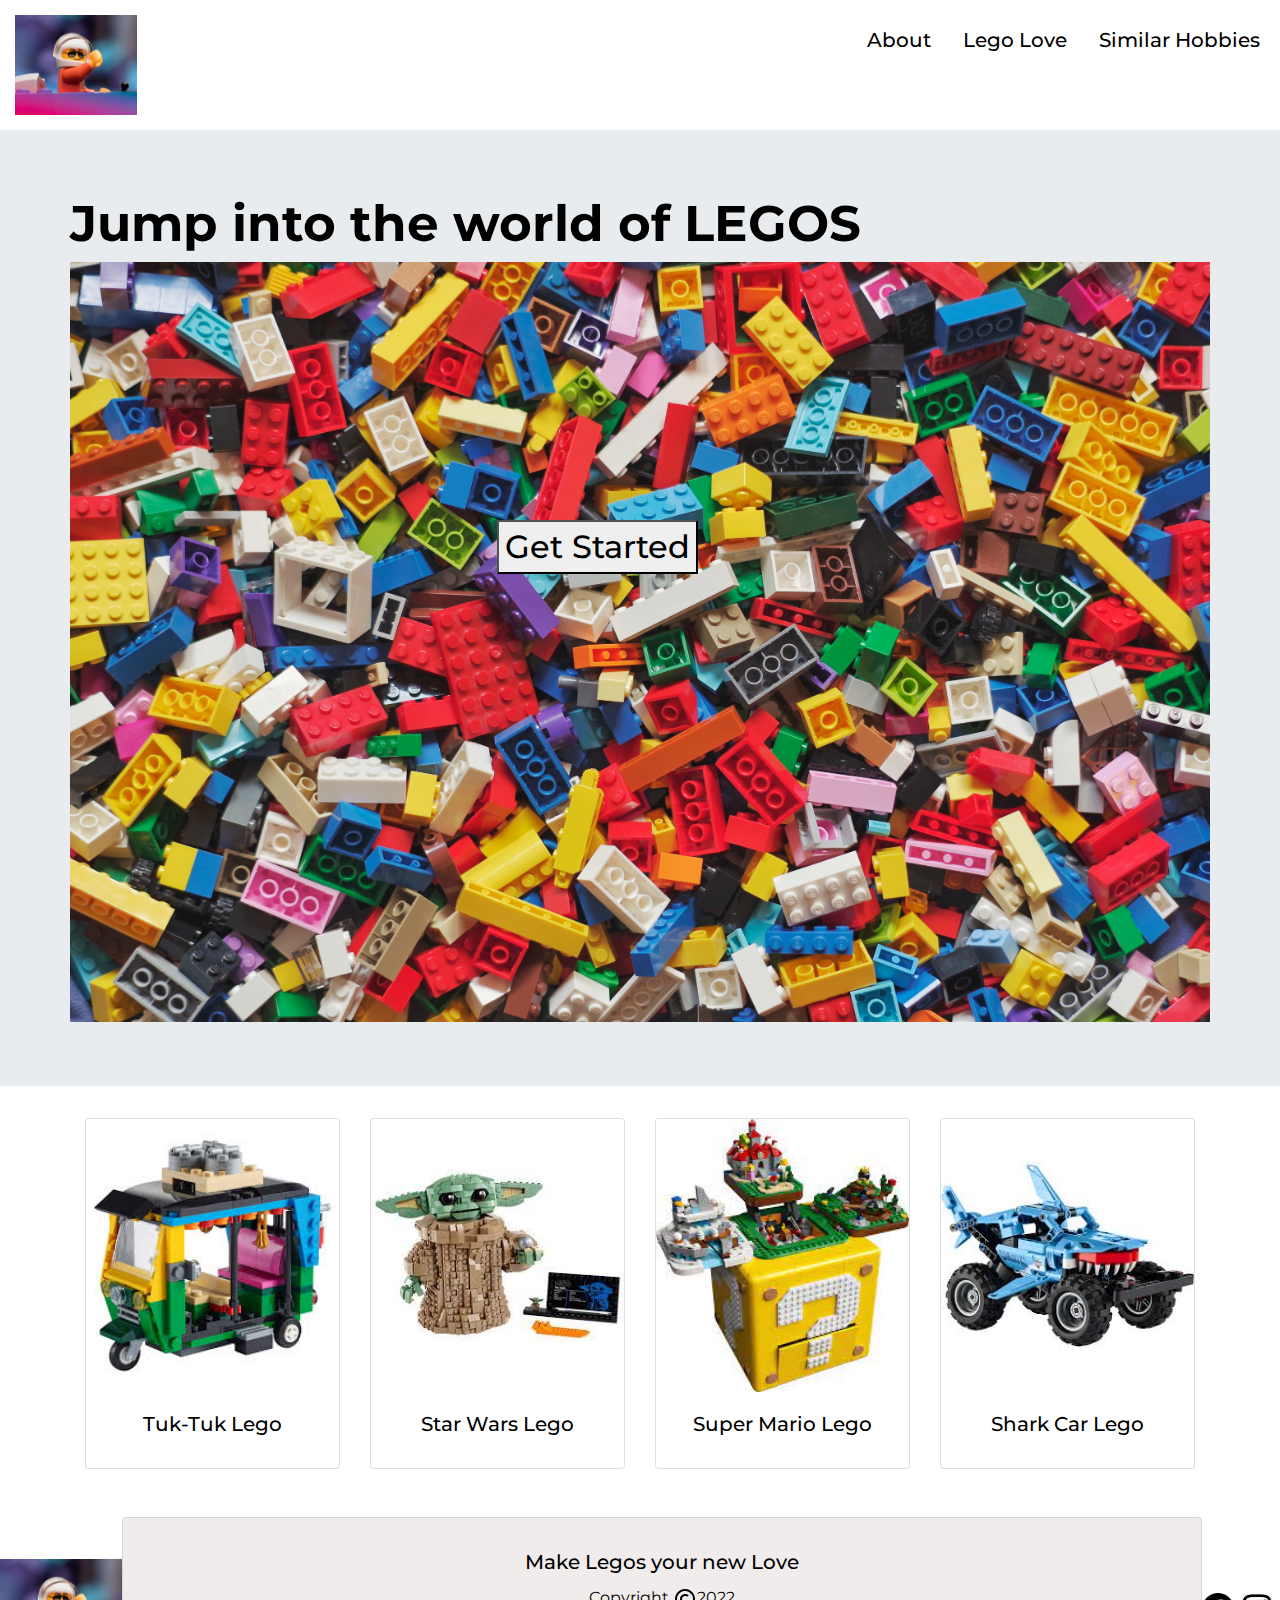
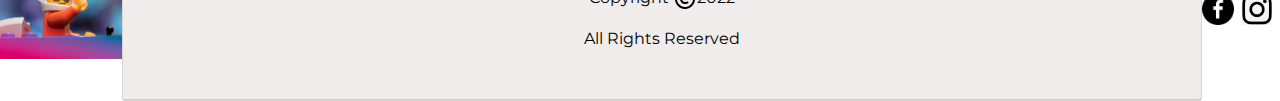
==== index.html @ f0d3ba94 "copied" ====
<!DOCTYPE html>
<html>

<head>
    <link rel="stylesheet" href="css/style.css" type="text/css">
    <!-- Required meta tags -->
    <meta charset="utf-8">
    <meta name="viewport" content="width=device-width, initial-scale=1, shrink-to-fit=no">

    <!-- Bootstrap CSS -->
    <link rel="stylesheet" href="https://stackpath.bootstrapcdn.com/bootstrap/4.3.1/css/bootstrap.min.css"
        integrity="sha384-ggOyR0iXCbMQv3Xipma34MD+dH/1fQ784/j6cY/iJTQUOhcWr7x9JvoRxT2MZw1T" crossorigin="anonymous">
    <link rel="stylesheet" href="css/style.css">

    <title>Lego Hobby</title>
</head>

<body>
    <link rel="preconnect" href="https://fonts.googleapis.com">
    <link rel="preconnect" href="https://fonts.gstatic.com" crossorigin>
    <link
        href="https://fonts.googleapis.com/css2?family=Libre+Baskerville:ital@1&family=Montserrat:wght@400;500;600;700&family=Ms+Madi&family=Open+Sans:wght@300&display=swap"
        rel="stylesheet">
    <header class="navigation">
        <div class="logo">
            <a href="index.html"><img src="images/lego-logo.jpg" /></a>
        </div>
        <nav class="links">
            <ul class="menu">
                <li><a href="about-me.html" class="menuItem">About</a></li>
                <li><a href="my-work.html" class="menuItem">Lego Love</a></li>
                <li><a href="skills.html" class="menuItem">Similar Hobbies</a></li>

            </ul>
        </nav>

        <img src="images/menu.png" class="hamburger" />
        <img src="images/close.png" class="closeIcon" />
    </header>


    <div class="jumbotron jumbotron-fluid">
        <div class="container">
            <div class="row">
                <h1 class="display-4">Jump into the world of LEGOS</h1>
            </div>
            <div class="row">
                <div class="column text-center center-image">
                    <img src="images/lego-hero-image.jpg" alt="Legos">
                    <button type="button" onclick="location.href='#';" class="get-started">Get Started</button>
                </div>
            </div>
        </div>
    </div>
    <div class="container">
        <div class="row row-cols-1 row-cols-md-3 g-4">
            <div class="col">
                <div class="card">
                    <div class="card-img-container">
                        <img src="images/autorickshaw.jpeg" class="card-img-top" alt="tuk-tuk-lego">
                    </div>
                    <div class="card-body">
                        <h5 class="card-title">Tuk-Tuk Lego</h5>
                    </div>
                </div>
            </div>
            <div class="col">
                <div class="card">
                    <div class="card-img-container">
                        <img src="images/star-wars.jpeg" class="card-img-top" alt="yoda">
                    </div>
                    <div class="card-body">
                        <h5 class="card-title">Star Wars Lego</h5>
                    </div>
                </div>
            </div>
            <div class="col">
                <div class="card">
                    <div class="card-img-container">
                        <img src="images/super-mario.jpeg" class="card-img-top" alt="super-mario">
                    </div>
                    <div class="card-body">
                        <h5 class="card-title">Super Mario Lego</h5>

                    </div>
                </div>
            </div>
            <div class="col">
                <div class="card">
                    <div class="card-img-container">
                        <img src="images/lego-car.jpeg" class="card-img-top" alt="lego-car">
                    </div>
                    <div class="card-body">
                        <h5 class="card-title">Shark Car Lego</h5>

                    </div>
                </div>
            </div>
        </div>
    </div>
    <br><br>

    <footer>
        <div class="logo">

            <a href="index.html"><img src="images/lego-logo.jpg" /></a>
        </div>
        <div class="card text-center" style="width: 100%; background-color:rgb(249, 244, 244)">
            <div class="card-header">
            <div class="card-body">
              <h5 class="card-title">Make Legos your new Love</h5>
              <p class="card-text">Copyright <img src="images/bx_copyright.png">2022</p>All Rights Reserved</p>
              
            </div>
            
            </div>
          </div>
          <div class="social-media">
            <a href="#" class="facebook">
                <img src="images/fb.png" class="footer-image" />
            </a>
            <a href="#" class="instagram">
                <img src="images/instagram.png" class="footer-image" />
            </a>
        </div>
        </footer>

        <!-- <div class="logo">

            <a href="index.html"><img src="images/lego-logo.jpg" /></a>
        </div>

        <div class="contact">

            <a href="tel:0000000000">
                <img src="images/call-copy.png" class="footer-image" />
                <span>000-000-0000</span>
            </a>


            <a href="mailto:manaliarora04@gmail.com" class="Gmail">
                <img src="images/email.png" class="footer-image" />manaliarora04@gmail.com
            </a>

        </div>

        <div class="social-media">
            <a href="#" class="facebook">
                <img src="images/fb.png" class="footer-image" />
            </a>
            <a href="#" class="instagram">
                <img src="images/instagram.png" class="footer-image" />
            </a>
        </div>
    </footer> -->

</body>
<script src="js/index.js"></script>

</html>
---- css/style.css ----
html,
body {
  height: 100%;
}

/*header css*/
.logo img {
  height: 100px;
  width: auto;
}

/*header css end*/

/* body css start */
body {

  font-family: 'Montserrat', sans-serif;
  color: black;
  display: flex;
  flex-direction: column;
  margin: 0;
}

.container img {
  width: 100%;
}

.container .center-image {
  display: inline-block;
  position: relative;
}

.container .center-image .get-started {
  position: absolute;
  bottom: 14em;
  right: 16em;
  font-size: xx-large;
  width: fit-content;
  font-weight: 500;
}

.container .get-started {
  position: relative;
}

.cardContainer {
  margin-top: 20px;
}

.card {
  margin: 0 auto;
  height: 100%;
}

.card .card-img-container {
  height: 80%;
  display: flex;
  align-items: center;
}

.card .card-body {
  text-align: center;
}

.main {
  flex-grow: 2;
  margin: 8px;
}

h2 {
  font-size: 25px;
  font-weight: 300;
}

.display-4 {
  font-size: 50px;
  font-weight: bold;
  text-align: center;
}


.navigation {
  margin: 15px;
  font-size: 25px;
  display: flex;
  justify-content: space-between;

}


footer {

  /*padding: 10px;*/
  text-align: center;
  /* Center text*/
  background: white;
  /* background: rgb(49, 49, 49); */
  /* Grey background */
  /* opacity: 75%; */
  color: black;
  display: flex;
  justify-content: space-between;
  align-items: center;
  flex-shrink: 0;
  width: 100%;
}

.text {
  text-align: right;
  margin-right: 15px;
  font-size: 18px;
}

.number {
  text-align: right;
  margin-right: 15px;
  font-size: 18px;
}


footer .contact a {
  margin-right: 20px;
  display: flex;
  align-items: center;
}

footer .contact div:first-child {
  margin-bottom: 10px;
}

.social-media {
  display: flex;

}

.contact {
  display: flex;

}

.footer-image {
  height: 32px;
  width: auto;
  margin-right: 8px;
}

.closeIcon,
.hamburger {
  display: none;
}

.links {
  padding: 5px;
  width: 70%;
  display: flex;
  justify-content: flex-end;
  text-align: right;

}

.links ul {
  padding: 10;
  list-style-type: none;
  justify-content: right;
  flex: 5px;

}

.links li {
  text-align: right;
  margin-left: 2rem;

}

.links a {
  display: inline-block;
  font-size: 20px;
  font-weight: 500;
  text-decoration: none;
  color: black;
}

.menuItem {
  border-bottom: 0.15rem solid transparent;
}

.menuItem:hover,
.menuItem.active {
  border-bottom: 0.15rem solid white;
}

@media only screen and (min-width: 600px) {
  .links ul {
    display: flex;
  }

  .links li {
    display: inline;
  }
}

@media only screen and (max-width: 600px) {
  .flexContainer {
    flex-direction: column;
    align-items: center;
    width: 100%;

  }


  .hamburger {
    height: 50px;
    width: 50px;
    display: block;
  }

  .content {
    flex-direction: column;
    align-items: center;
  }

  .hamburger,
  .closeIcon {
    position: fixed;
    z-index: 100;
    top: 1rem;
    right: 1rem;
    padding: 4px;
    cursor: pointer;
    height: 50px;
    width: 50px;
  }

  .menu {
    position: fixed;
    transform: translateY(-100%);
    transition: transform 0.2s;
    top: -25px;
    right: 0;
    bottom: 0;
    z-index: 99;
    background: black;
    color: white;
    list-style: none;
    padding-top: 4.5rem;
    width: fit-content;
    padding-right: 3rem;
  }

  .showMenu {
    transform: translateY(0);
  }
}
---- css/style.css ----
html,
body {
  height: 100%;
}

/*header css*/
.logo img {
  height: 100px;
  width: auto;
}

/*header css end*/

/* body css start */
body {

  font-family: 'Montserrat', sans-serif;
  color: black;
  display: flex;
  flex-direction: column;
  margin: 0;
}

.container img {
  width: 100%;
}

.container .center-image {
  display: inline-block;
  position: relative;
}

.container .center-image .get-started {
  position: absolute;
  bottom: 14em;
  right: 16em;
  font-size: xx-large;
  width: fit-content;
  font-weight: 500;
}

.container .get-started {
  position: relative;
}

.cardContainer {
  margin-top: 20px;
}

.card {
  margin: 0 auto;
  height: 100%;
}

.card .card-img-container {
  height: 80%;
  display: flex;
  align-items: center;
}

.card .card-body {
  text-align: center;
}

.main {
  flex-grow: 2;
  margin: 8px;
}

h2 {
  font-size: 25px;
  font-weight: 300;
}

.display-4 {
  font-size: 50px;
  font-weight: bold;
  text-align: center;
}


.navigation {
  margin: 15px;
  font-size: 25px;
  display: flex;
  justify-content: space-between;

}


footer {

  /*padding: 10px;*/
  text-align: center;
  /* Center text*/
  background: white;
  /* background: rgb(49, 49, 49); */
  /* Grey background */
  /* opacity: 75%; */
  color: black;
  display: flex;
  justify-content: space-between;
  align-items: center;
  flex-shrink: 0;
  width: 100%;
}

.text {
  text-align: right;
  margin-right: 15px;
  font-size: 18px;
}

.number {
  text-align: right;
  margin-right: 15px;
  font-size: 18px;
}


footer .contact a {
  margin-right: 20px;
  display: flex;
  align-items: center;
}

footer .contact div:first-child {
  margin-bottom: 10px;
}

.social-media {
  display: flex;

}

.contact {
  display: flex;

}

.footer-image {
  height: 32px;
  width: auto;
  margin-right: 8px;
}

.closeIcon,
.hamburger {
  display: none;
}

.links {
  padding: 5px;
  width: 70%;
  display: flex;
  justify-content: flex-end;
  text-align: right;

}

.links ul {
  padding: 10;
  list-style-type: none;
  justify-content: right;
  flex: 5px;

}

.links li {
  text-align: right;
  margin-left: 2rem;

}

.links a {
  display: inline-block;
  font-size: 20px;
  font-weight: 500;
  text-decoration: none;
  color: black;
}

.menuItem {
  border-bottom: 0.15rem solid transparent;
}

.menuItem:hover,
.menuItem.active {
  border-bottom: 0.15rem solid white;
}

@media only screen and (min-width: 600px) {
  .links ul {
    display: flex;
  }

  .links li {
    display: inline;
  }
}

@media only screen and (max-width: 600px) {
  .flexContainer {
    flex-direction: column;
    align-items: center;
    width: 100%;

  }


  .hamburger {
    height: 50px;
    width: 50px;
    display: block;
  }

  .content {
    flex-direction: column;
    align-items: center;
  }

  .hamburger,
  .closeIcon {
    position: fixed;
    z-index: 100;
    top: 1rem;
    right: 1rem;
    padding: 4px;
    cursor: pointer;
    height: 50px;
    width: 50px;
  }

  .menu {
    position: fixed;
    transform: translateY(-100%);
    transition: transform 0.2s;
    top: -25px;
    right: 0;
    bottom: 0;
    z-index: 99;
    background: black;
    color: white;
    list-style: none;
    padding-top: 4.5rem;
    width: fit-content;
    padding-right: 3rem;
  }

  .showMenu {
    transform: translateY(0);
  }
}
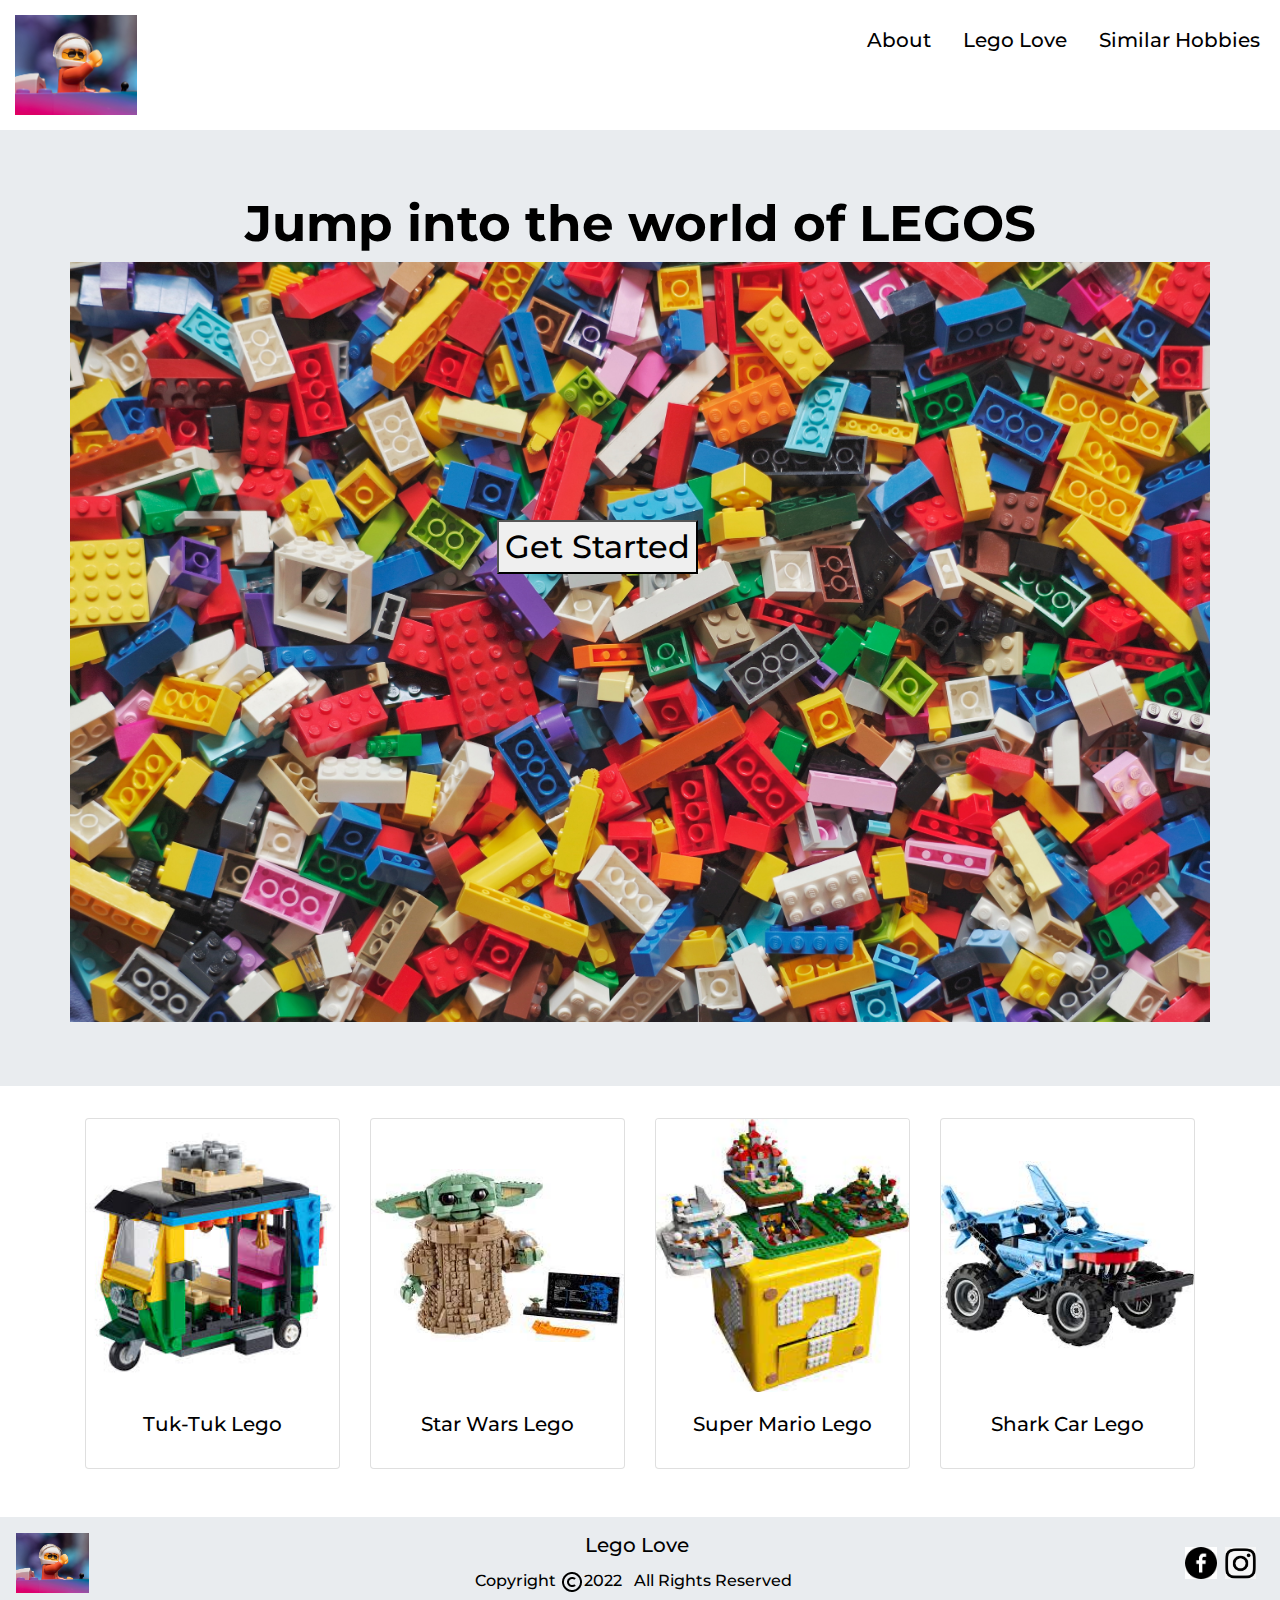
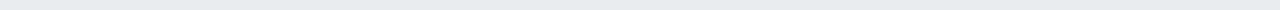
==== commit 3359c494: "fixed" ====
--- a/index.html
+++ b/index.html
@@ -38,12 +38,9 @@
         <img src="images/close.png" class="closeIcon" />
     </header>
 
-
     <div class="jumbotron jumbotron-fluid">
         <div class="container">
-            <div class="row">
-                <h1 class="display-4">Jump into the world of LEGOS</h1>
-            </div>
+            <h1 class="display-4">Jump into the world of LEGOS</h1>
             <div class="row">
                 <div class="column text-center center-image">
                     <img src="images/lego-hero-image.jpg" alt="Legos">
@@ -99,61 +96,26 @@
         </div>
     </div>
     <br><br>
-
-    <footer>
-        <div class="logo">
-
-            <a href="index.html"><img src="images/lego-logo.jpg" /></a>
-        </div>
-        <div class="card text-center" style="width: 100%; background-color:rgb(249, 244, 244)">
-            <div class="card-header">
-            <div class="card-body">
-              <h5 class="card-title">Make Legos your new Love</h5>
-              <p class="card-text">Copyright <img src="images/bx_copyright.png">2022</p>All Rights Reserved</p>
-              
+    <footer class="text-center">
+        <section>
+            <div class="logo">
+                <a href="index.html"><img src="images/lego-logo.jpg" /></a>
             </div>
-            
+            <div class="text-center">
+                <h5 class="card-title">Lego Love</h5>
+                <span class="card-text">Copyright <img src="images/bx_copyright.png">2022</span>
+                <span>All Rights Reserved</span>
             </div>
-          </div>
-          <div class="social-media">
-            <a href="#" class="facebook">
-                <img src="images/fb.png" class="footer-image" />
-            </a>
-            <a href="#" class="instagram">
-                <img src="images/instagram.png" class="footer-image" />
-            </a>
-        </div>
-        </footer>
-
-        <!-- <div class="logo">
-
-            <a href="index.html"><img src="images/lego-logo.jpg" /></a>
-        </div>
-
-        <div class="contact">
-
-            <a href="tel:0000000000">
-                <img src="images/call-copy.png" class="footer-image" />
-                <span>000-000-0000</span>
-            </a>
-
-
-            <a href="mailto:manaliarora04@gmail.com" class="Gmail">
-                <img src="images/email.png" class="footer-image" />manaliarora04@gmail.com
-            </a>
-
-        </div>
-
-        <div class="social-media">
-            <a href="#" class="facebook">
-                <img src="images/fb.png" class="footer-image" />
-            </a>
-            <a href="#" class="instagram">
-                <img src="images/instagram.png" class="footer-image" />
-            </a>
-        </div>
-    </footer> -->
-
+            <div class="social-media">
+                <a href="#" class="facebook">
+                    <img src="images/fb.png" class="footer-image" />
+                </a>
+                <a href="#" class="instagram">
+                    <img src="images/instagram.png" class="footer-image" />
+                </a>
+            </div>
+        </section>
+    </footer>
 </body>
 <script src="js/index.js"></script>
 
--- a/css/style.css
+++ b/css/style.css
@@ -87,22 +87,33 @@
 
 }
 
-
 footer {
-
-  /*padding: 10px;*/
-  text-align: center;
-  /* Center text*/
-  background: white;
-  /* background: rgb(49, 49, 49); */
-  /* Grey background */
-  /* opacity: 75%; */
-  color: black;
+  background-color: #e9ecef;
+}
+
+footer > section {
   display: flex;
   justify-content: space-between;
+  margin: 1rem;
+}
+
+footer > section > .footer-text {
+  width: 100%;
+}
+
+footer .logo img {
+  height: 60px;
+  width: auto;
+}
+
+footer span {
+  font-weight: 500;
+  margin-right: 0.5rem;
+}
+
+footer .social-media a {
+  display: flex;
   align-items: center;
-  flex-shrink: 0;
-  width: 100%;
 }
 
 .text {
--- a/css/style.css
+++ b/css/style.css
@@ -87,22 +87,33 @@
 
 }
 
-
 footer {
-
-  /*padding: 10px;*/
-  text-align: center;
-  /* Center text*/
-  background: white;
-  /* background: rgb(49, 49, 49); */
-  /* Grey background */
-  /* opacity: 75%; */
-  color: black;
+  background-color: #e9ecef;
+}
+
+footer > section {
   display: flex;
   justify-content: space-between;
+  margin: 1rem;
+}
+
+footer > section > .footer-text {
+  width: 100%;
+}
+
+footer .logo img {
+  height: 60px;
+  width: auto;
+}
+
+footer span {
+  font-weight: 500;
+  margin-right: 0.5rem;
+}
+
+footer .social-media a {
+  display: flex;
   align-items: center;
-  flex-shrink: 0;
-  width: 100%;
 }
 
 .text {
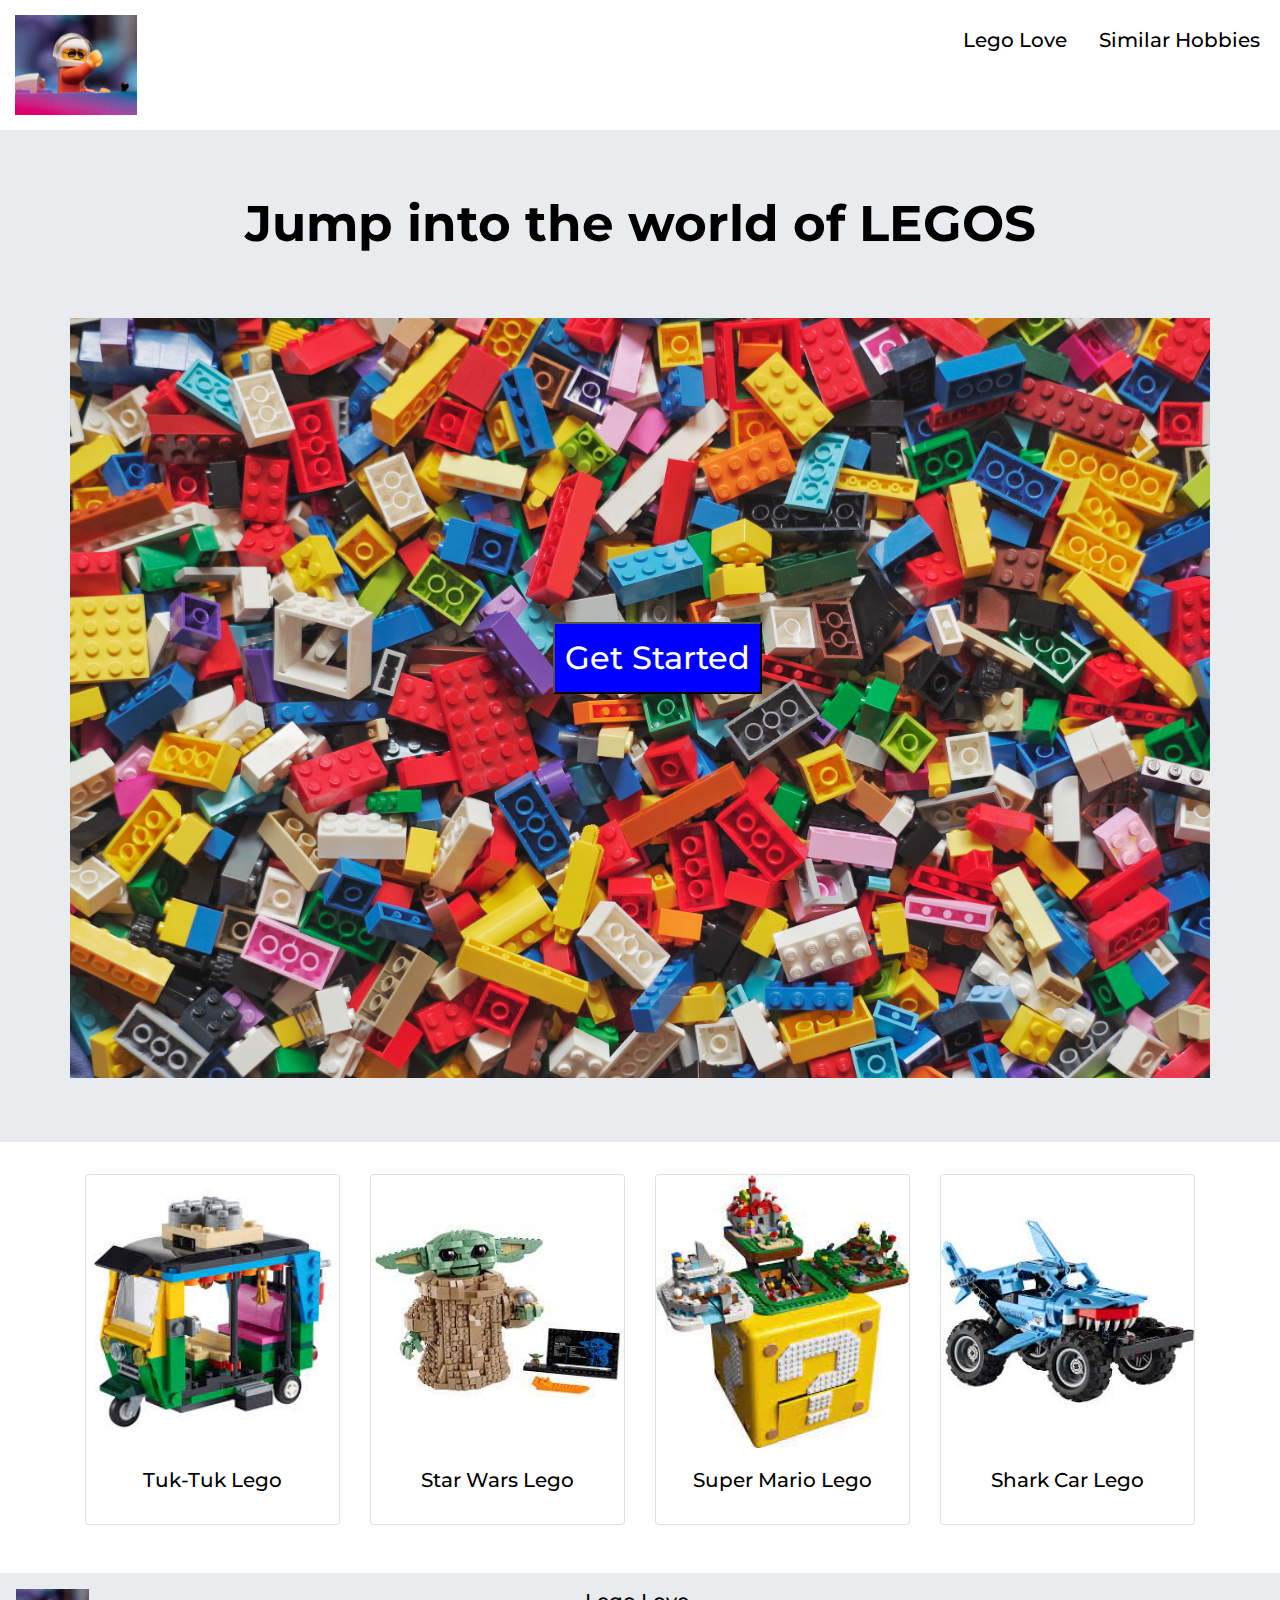
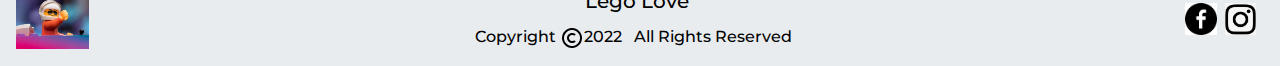
==== commit e87c4fb1: "pages linked" ====
--- a/index.html
+++ b/index.html
@@ -2,6 +2,26 @@
 <html>
 
 <head>
+     <!-- Global site tag (gtag.js) - Google Analytics -->
+<script async src="https://www.googletagmanager.com/gtag/js?id=G-7B3YRYF2ZW"></script>
+<script>
+  window.dataLayer = window.dataLayer || [];
+  function gtag(){dataLayer.push(arguments);}
+  gtag('js', new Date());
+
+  gtag('config', 'G-7B3YRYF2ZW');
+</script>
+<!-- Hotjar Tracking Code for https://manaliarora04.github.io/legos-as-hobby/ -->
+<script>
+    (function(h,o,t,j,a,r){
+        h.hj=h.hj||function(){(h.hj.q=h.hj.q||[]).push(arguments)};
+        h._hjSettings={hjid:3001173,hjsv:6};
+        a=o.getElementsByTagName('head')[0];
+        r=o.createElement('script');r.async=1;
+        r.src=t+h._hjSettings.hjid+j+h._hjSettings.hjsv;
+        a.appendChild(r);
+    })(window,document,'https://static.hotjar.com/c/hotjar-','.js?sv=');
+</script>
     <link rel="stylesheet" href="css/style.css" type="text/css">
     <!-- Required meta tags -->
     <meta charset="utf-8">
@@ -27,14 +47,13 @@
         </div>
         <nav class="links">
             <ul class="menu">
-                <li><a href="about-me.html" class="menuItem">About</a></li>
-                <li><a href="my-work.html" class="menuItem">Lego Love</a></li>
-                <li><a href="skills.html" class="menuItem">Similar Hobbies</a></li>
+                <li><a href="#" class="menuItem">Lego Love</a></li>
+                <li><a href="similar-hobbies.html" class="menuItem">Similar Hobbies</a></li>
 
             </ul>
         </nav>
 
-        <img src="images/menu.png" class="hamburger" />
+        <img src="images/hamburger.png" class="hamburger" />
         <img src="images/close.png" class="closeIcon" />
     </header>
 
@@ -44,7 +63,7 @@
             <div class="row">
                 <div class="column text-center center-image">
                     <img src="images/lego-hero-image.jpg" alt="Legos">
-                    <button type="button" onclick="location.href='#';" class="get-started">Get Started</button>
+                    <button type="button" onclick="location.href='get-started.html';" class="get-started">Get Started</button>
                 </div>
             </div>
         </div>
--- a/css/style.css
+++ b/css/style.css
@@ -19,21 +19,25 @@
   display: flex;
   flex-direction: column;
   margin: 0;
+  
 }
 
 .container img {
   width: 100%;
+
 }
 
 .container .center-image {
   display: inline-block;
   position: relative;
+  
+  
 }
 
 .container .center-image .get-started {
   position: absolute;
-  bottom: 14em;
-  right: 16em;
+  bottom: 12em;
+  right: 14em;
   font-size: xx-large;
   width: fit-content;
   font-weight: 500;
@@ -51,6 +55,16 @@
   margin: 0 auto;
   height: 100%;
 }
+/* 
+.similar-hobbies .card {
+  padding-right: 10px;
+  padding-left: 10px;
+} */
+
+.similar-hobbies {
+  margin-top: 20px;
+  margin-bottom: 50px;
+}
 
 .card .card-img-container {
   height: 80%;
@@ -72,6 +86,22 @@
   font-weight: 300;
 }
 
+.jumbotron h1 {
+  margin-bottom: 4rem;
+}
+
+.jumbotron h2 {
+  text-align: center;
+  margin-bottom: 2rem;
+}
+.jumbotron .age-groups {
+  display: flex;
+  justify-content: space-evenly;
+}
+
+.jumbotron .age-groups button {
+  margin: 0px 20px;
+}
 .display-4 {
   font-size: 50px;
   font-weight: bold;
@@ -198,6 +228,12 @@
 .menuItem:hover,
 .menuItem.active {
   border-bottom: 0.15rem solid white;
+}
+button {
+  padding: 10px;
+  margin-left: 35px;
+  color: white;
+  background-color:blue;
 }
 
 @media only screen and (min-width: 600px) {
--- a/css/style.css
+++ b/css/style.css
@@ -19,21 +19,25 @@
   display: flex;
   flex-direction: column;
   margin: 0;
+  
 }
 
 .container img {
   width: 100%;
+
 }
 
 .container .center-image {
   display: inline-block;
   position: relative;
+  
+  
 }
 
 .container .center-image .get-started {
   position: absolute;
-  bottom: 14em;
-  right: 16em;
+  bottom: 12em;
+  right: 14em;
   font-size: xx-large;
   width: fit-content;
   font-weight: 500;
@@ -51,6 +55,16 @@
   margin: 0 auto;
   height: 100%;
 }
+/* 
+.similar-hobbies .card {
+  padding-right: 10px;
+  padding-left: 10px;
+} */
+
+.similar-hobbies {
+  margin-top: 20px;
+  margin-bottom: 50px;
+}
 
 .card .card-img-container {
   height: 80%;
@@ -72,6 +86,22 @@
   font-weight: 300;
 }
 
+.jumbotron h1 {
+  margin-bottom: 4rem;
+}
+
+.jumbotron h2 {
+  text-align: center;
+  margin-bottom: 2rem;
+}
+.jumbotron .age-groups {
+  display: flex;
+  justify-content: space-evenly;
+}
+
+.jumbotron .age-groups button {
+  margin: 0px 20px;
+}
 .display-4 {
   font-size: 50px;
   font-weight: bold;
@@ -198,6 +228,12 @@
 .menuItem:hover,
 .menuItem.active {
   border-bottom: 0.15rem solid white;
+}
+button {
+  padding: 10px;
+  margin-left: 35px;
+  color: white;
+  background-color:blue;
 }
 
 @media only screen and (min-width: 600px) {
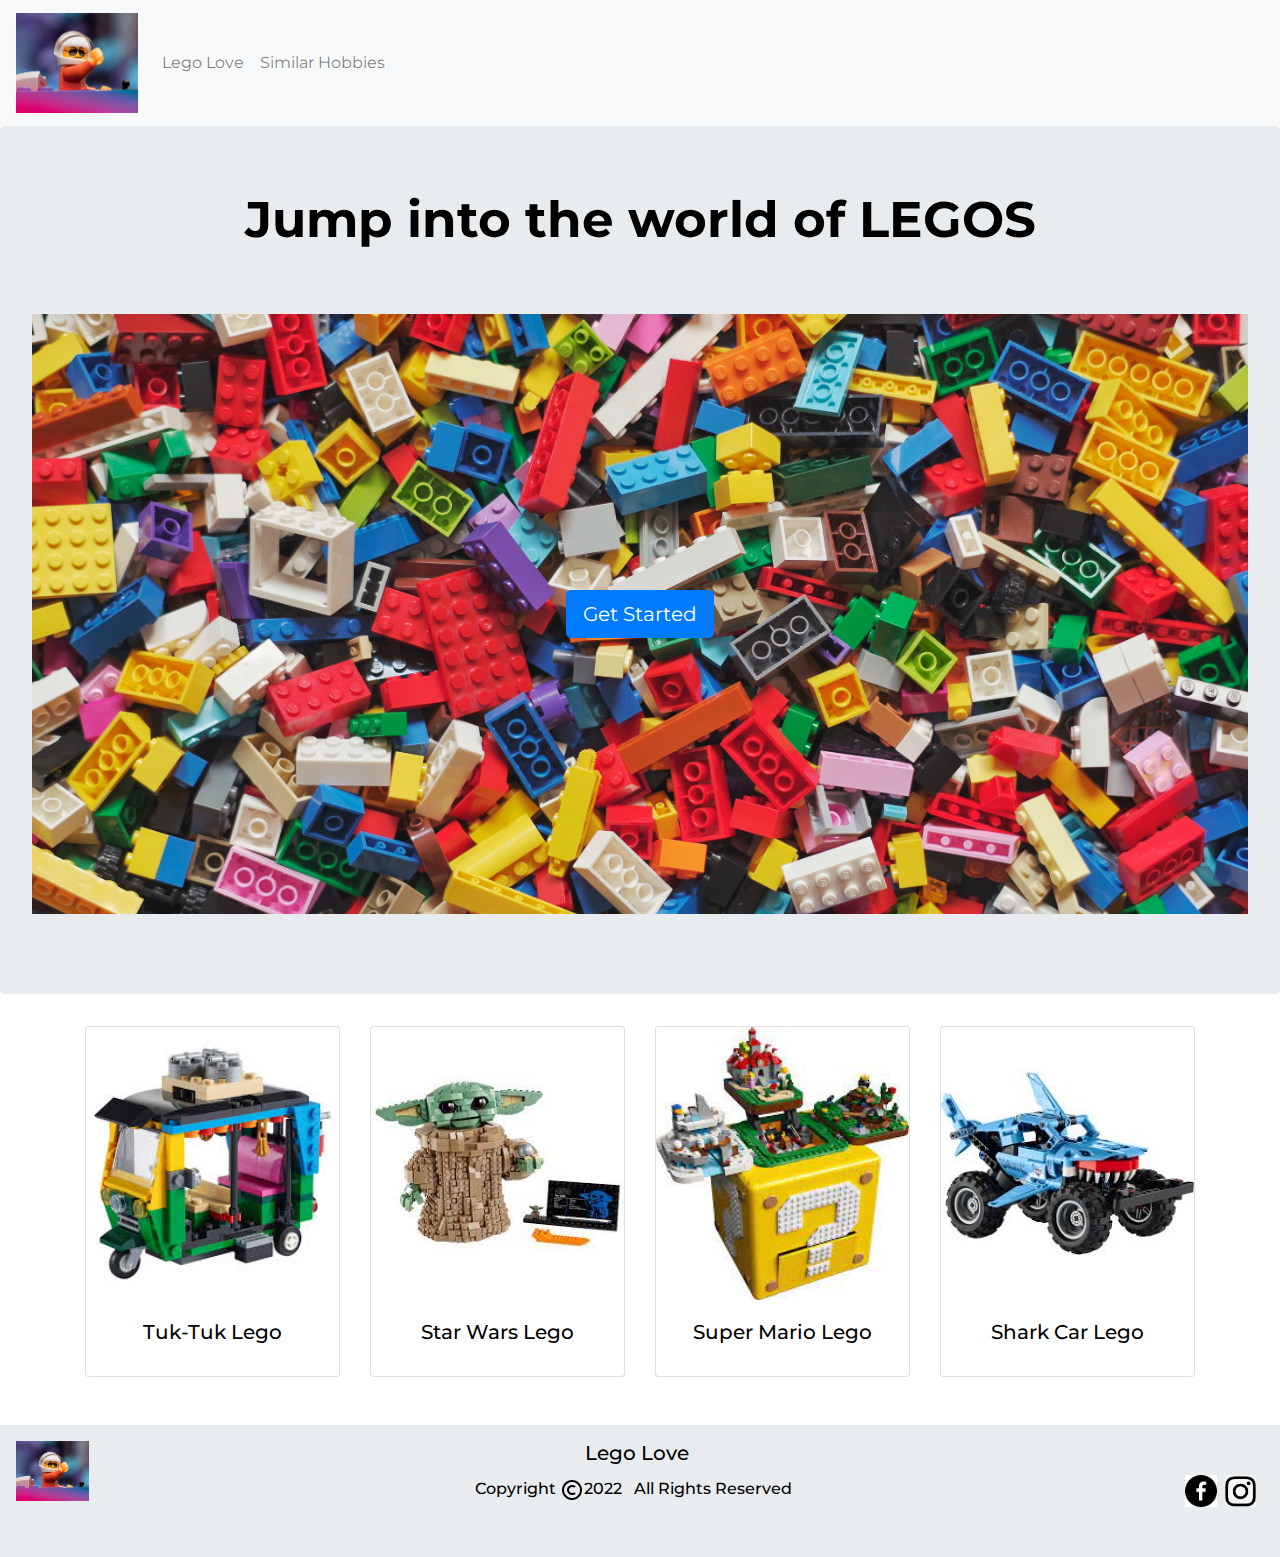
==== commit a745aed3: "jumbotron changed" ====
--- a/index.html
+++ b/index.html
@@ -41,33 +41,30 @@
     <link
         href="https://fonts.googleapis.com/css2?family=Libre+Baskerville:ital@1&family=Montserrat:wght@400;500;600;700&family=Ms+Madi&family=Open+Sans:wght@300&display=swap"
         rel="stylesheet">
-    <header class="navigation">
-        <div class="logo">
-            <a href="index.html"><img src="images/lego-logo.jpg" /></a>
-        </div>
-        <nav class="links">
-            <ul class="menu">
-                <li><a href="#" class="menuItem">Lego Love</a></li>
-                <li><a href="similar-hobbies.html" class="menuItem">Similar Hobbies</a></li>
+        <nav class="navbar navbar-expand-lg navbar-light bg-light">
+            <a class="navbar-brand" href="index.html"><img src="./images/lego-logo.jpg" class="logo"></a>
+            <button class="navbar-toggler" type="button" data-toggle="collapse" data-target="#navbarSupportedContent" aria-controls="navbarSupportedContent" aria-expanded="false" aria-label="Toggle navigation">
+              <span class="navbar-toggler-icon"></span>
+            </button>
+          
+            <div class="collapse navbar-collapse" id="navbarSupportedContent">
+              <ul class="navbar-nav mr-auto">
+                <li class="nav-item">
+                  <a class="nav-link" href="#">Lego Love</a>
+                </li>
+                <li class="nav-item">
+                  <a class="nav-link" href="similar-hobbies.html">Similar Hobbies</a>
+                </li>
+              </ul>
+            </div>
+          </nav>
 
-            </ul>
-        </nav>
-
-        <img src="images/hamburger.png" class="hamburger" />
-        <img src="images/close.png" class="closeIcon" />
-    </header>
-
-    <div class="jumbotron jumbotron-fluid">
-        <div class="container">
+          <div class="jumbotron">
             <h1 class="display-4">Jump into the world of LEGOS</h1>
-            <div class="row">
-                <div class="column text-center center-image">
-                    <img src="images/lego-hero-image.jpg" alt="Legos">
-                    <button type="button" onclick="location.href='get-started.html';" class="get-started">Get Started</button>
-                </div>
-            </div>
-        </div>
-    </div>
+            <p class="lead d-flex align-items-center justify-content-center hero-image">
+              <a class="btn btn-primary btn-lg" href="#" role="button">Get Started</a>
+            </p>
+          </div>
     <div class="container">
         <div class="row row-cols-1 row-cols-md-3 g-4">
             <div class="col">
@@ -135,7 +132,11 @@
             </div>
         </section>
     </footer>
+    <script src="https://code.jquery.com/jquery-3.3.1.slim.min.js" integrity="sha384-q8i/X+965DzO0rT7abK41JStQIAqVgRVzpbzo5smXKp4YfRvH+8abtTE1Pi6jizo" crossorigin="anonymous"></script>
+    <script src="https://cdn.jsdelivr.net/npm/popper.js@1.14.7/dist/umd/popper.min.js" integrity="sha384-UO2eT0CpHqdSJQ6hJty5KVphtPhzWj9WO1clHTMGa3JDZwrnQq4sF86dIHNDz0W1" crossorigin="anonymous"></script>
+    <script src="https://cdn.jsdelivr.net/npm/bootstrap@4.3.1/dist/js/bootstrap.min.js" integrity="sha384-JjSmVgyd0p3pXB1rRibZUAYoIIy6OrQ6VrjIEaFf/nJGzIxFDsf4x0xIM+B07jRM" crossorigin="anonymous"></script>
+    <script src="js/index.js"></script>
 </body>
-<script src="js/index.js"></script>
+
 
 </html>--- a/css/style.css
+++ b/css/style.css
@@ -4,7 +4,7 @@
 }
 
 /*header css*/
-.logo img {
+.logo {
   height: 100px;
   width: auto;
 }
@@ -20,6 +20,13 @@
   flex-direction: column;
   margin: 0;
   
+}
+.hero-image {
+  background-image: url("../images/lego-hero-image.jpg");
+  height: 600px;
+  width: auto;
+  background-position: center;
+  background-size: cover;
 }
 
 .container img {
@@ -146,17 +153,17 @@
   align-items: center;
 }
 
-.text {
+/* .text {
   text-align: right;
   margin-right: 15px;
   font-size: 18px;
-}
-
-.number {
+} */
+
+/* .number {
   text-align: right;
   margin-right: 15px;
   font-size: 18px;
-}
+} */
 
 
 footer .contact a {
@@ -204,6 +211,7 @@
   list-style-type: none;
   justify-content: right;
   flex: 5px;
+  
 
 }
 
@@ -219,8 +227,9 @@
   font-weight: 500;
   text-decoration: none;
   color: black;
-}
-
+ 
+}
+/* 
 .menuItem {
   border-bottom: 0.15rem solid transparent;
 }
@@ -228,7 +237,7 @@
 .menuItem:hover,
 .menuItem.active {
   border-bottom: 0.15rem solid white;
-}
+} */
 button {
   padding: 10px;
   margin-left: 35px;
@@ -277,7 +286,7 @@
     height: 50px;
     width: 50px;
   }
-
+/* 
   .menu {
     position: fixed;
     transform: translateY(-100%);
@@ -296,5 +305,5 @@
 
   .showMenu {
     transform: translateY(0);
-  }
+  } */
 }--- a/css/style.css
+++ b/css/style.css
@@ -4,7 +4,7 @@
 }
 
 /*header css*/
-.logo img {
+.logo {
   height: 100px;
   width: auto;
 }
@@ -20,6 +20,13 @@
   flex-direction: column;
   margin: 0;
   
+}
+.hero-image {
+  background-image: url("../images/lego-hero-image.jpg");
+  height: 600px;
+  width: auto;
+  background-position: center;
+  background-size: cover;
 }
 
 .container img {
@@ -146,17 +153,17 @@
   align-items: center;
 }
 
-.text {
+/* .text {
   text-align: right;
   margin-right: 15px;
   font-size: 18px;
-}
-
-.number {
+} */
+
+/* .number {
   text-align: right;
   margin-right: 15px;
   font-size: 18px;
-}
+} */
 
 
 footer .contact a {
@@ -204,6 +211,7 @@
   list-style-type: none;
   justify-content: right;
   flex: 5px;
+  
 
 }
 
@@ -219,8 +227,9 @@
   font-weight: 500;
   text-decoration: none;
   color: black;
-}
-
+ 
+}
+/* 
 .menuItem {
   border-bottom: 0.15rem solid transparent;
 }
@@ -228,7 +237,7 @@
 .menuItem:hover,
 .menuItem.active {
   border-bottom: 0.15rem solid white;
-}
+} */
 button {
   padding: 10px;
   margin-left: 35px;
@@ -277,7 +286,7 @@
     height: 50px;
     width: 50px;
   }
-
+/* 
   .menu {
     position: fixed;
     transform: translateY(-100%);
@@ -296,5 +305,5 @@
 
   .showMenu {
     transform: translateY(0);
-  }
+  } */
 }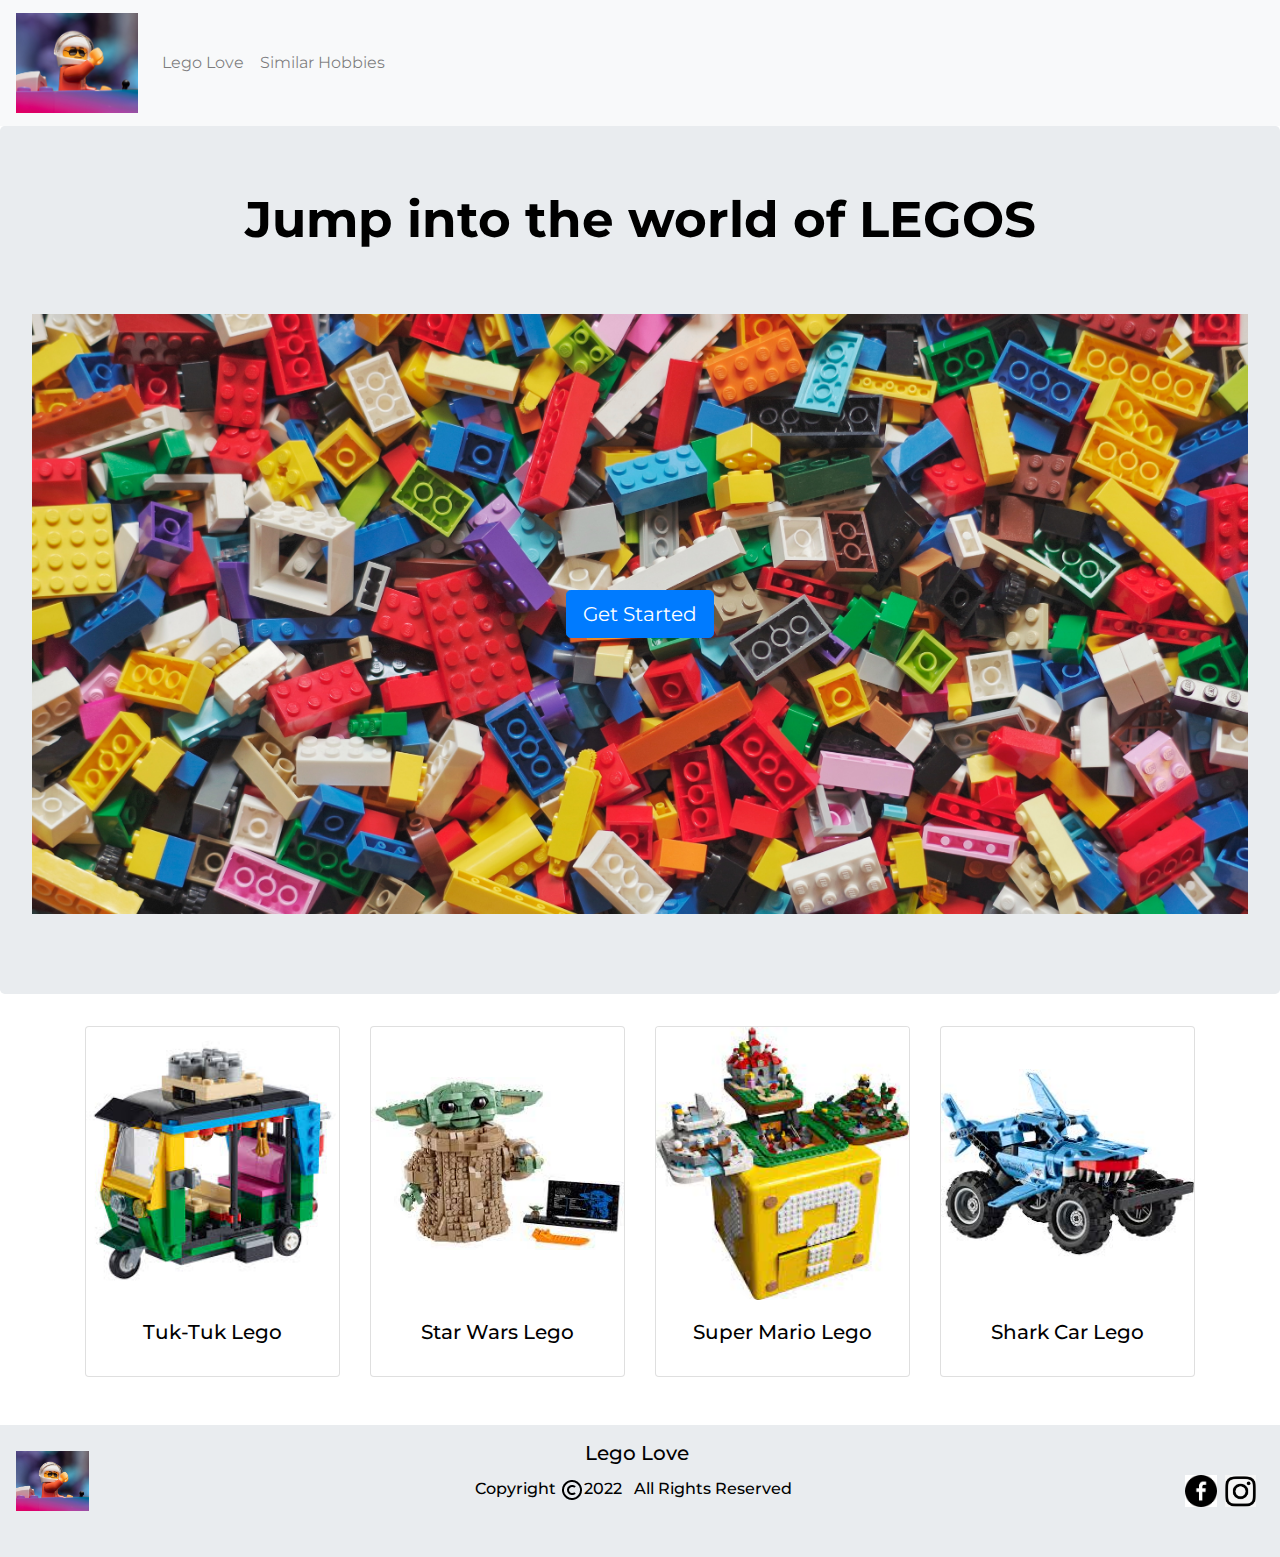
==== commit 9549c70f: "minor changes" ====
--- a/index.html
+++ b/index.html
@@ -62,7 +62,7 @@
           <div class="jumbotron">
             <h1 class="display-4">Jump into the world of LEGOS</h1>
             <p class="lead d-flex align-items-center justify-content-center hero-image">
-              <a class="btn btn-primary btn-lg" href="#" role="button">Get Started</a>
+              <a class="btn btn-primary btn-lg" href="get-started.html" role="button">Get Started</a>
             </p>
           </div>
     <div class="container">
--- a/css/style.css
+++ b/css/style.css
@@ -141,6 +141,7 @@
 footer .logo img {
   height: 60px;
   width: auto;
+  margin-top: 10px;
 }
 
 footer span {
--- a/css/style.css
+++ b/css/style.css
@@ -141,6 +141,7 @@
 footer .logo img {
   height: 60px;
   width: auto;
+  margin-top: 10px;
 }
 
 footer span {
